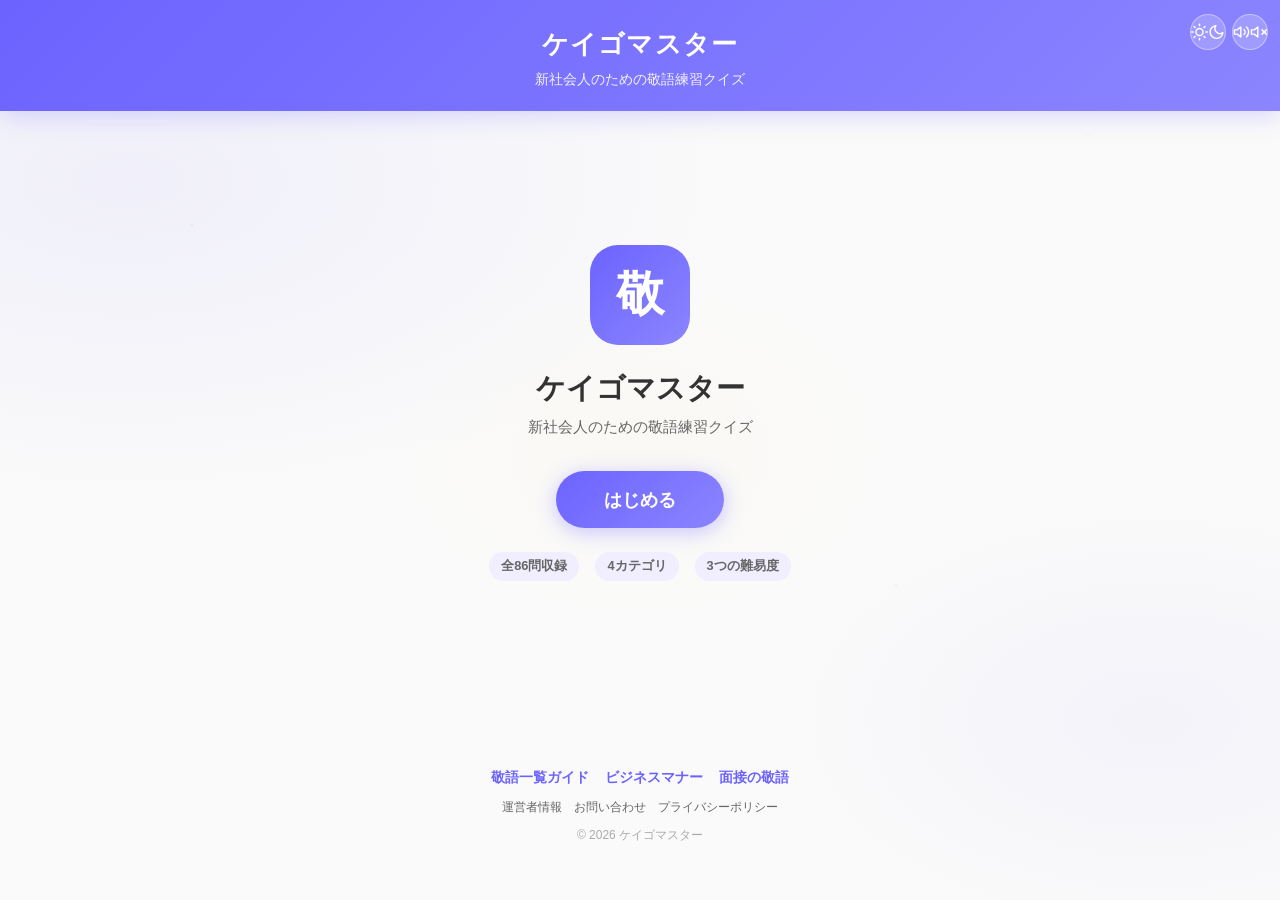
==== index.html @ fe2ad829 "Initial commit: keigo-practice quiz app" ====
<!DOCTYPE html>
<html lang="ja">
<head>
  <meta charset="UTF-8">
  <meta name="viewport" content="width=device-width, initial-scale=1.0">
  <meta name="description" content="新社会人向け敬語クイズ！尊敬語・謙譲語・丁寧語・ビジネスメールの敬語をゲーム感覚で楽しく練習しよう。">
  <meta name="robots" content="index, follow">
  <title>ケイゴマスター | 新社会人のための敬語練習</title>

  <!--
    デプロイ前に __BASE_URL__ を実際のURLに一括置換すること:
    例: sed -i 's|__BASE_URL__|https://keigo-master.com|g' *.html articles/*.html
    CI/CDパイプラインでの自動置換を推奨。ステージング環境ではrobots metaをnoindexに変更すること。
  -->

  <!-- Canonical -->
  <link rel="canonical" href="__BASE_URL__/">

  <!-- Favicon -->
  <link rel="icon" href="icons/icon-192.svg" type="image/svg+xml">
  <link rel="icon" href="icons/favicon.ico" sizes="48x48">

  <!-- OGP -->
  <meta property="og:title" content="ケイゴマスター | 新社会人のための敬語練習">
  <meta property="og:description" content="尊敬語・謙譲語・丁寧語・ビジネスメールの敬語をクイズで楽しく練習！新社会人必見の無料アプリ。">
  <meta property="og:type" content="website">
  <meta property="og:url" content="__BASE_URL__/">
  <meta property="og:image" content="__BASE_URL__/ogp.png">
  <meta property="og:image:width" content="1200">
  <meta property="og:image:height" content="630">
  <meta property="og:image:alt" content="ケイゴマスターのロゴとクイズ画面">
  <meta property="og:site_name" content="ケイゴマスター">
  <meta property="og:locale" content="ja_JP">

  <!-- OGP: X (Twitter) -->
  <meta name="twitter:card" content="summary_large_image">
  <meta name="twitter:title" content="ケイゴマスター | 新社会人のための敬語練習">
  <meta name="twitter:description" content="敬語をクイズで楽しく練習！あなたは何問正解できる？">
  <meta name="twitter:image" content="__BASE_URL__/ogp.png">
  <meta name="twitter:image:alt" content="ケイゴマスターのロゴとクイズ画面">

  <!-- PWA -->
  <link rel="manifest" href="manifest.json">
  <meta name="theme-color" content="#6C63FF" media="(prefers-color-scheme: light)">
  <meta name="theme-color" content="#1A1A2E" media="(prefers-color-scheme: dark)">
  <meta name="apple-mobile-web-app-capable" content="yes">
  <meta name="apple-mobile-web-app-status-bar-style" content="default">
  <link rel="apple-touch-icon" sizes="180x180" href="icons/icon-180.png">
  <link rel="apple-touch-startup-image" href="icons/splash.png">

  <!--
    CSP方針:
      - script-src 'self' のみ。インラインスクリプト禁止（JSON-LDは非実行なので影響なし）
      - style-src 'self' のみ。JSからのスタイル操作はCSSOM API or クラス切替のみ
      - img-src: data: は不要なため 'self' のみに制限
      - frame-src: AdSense導入時に変更が必要（下記参照）
      - 将来nonce/hashが必要になった場合はサーバーサイドで生成すること
    AdSense導入時にCSPへ追加が必要なドメイン:
      script-src: pagead2.googlesyndication.com adservice.google.com
      style-src:  pagead2.googlesyndication.com
      frame-src:  googleads.g.doubleclick.net tpc.googlesyndication.com （'none'を削除）
      img-src:    pagead2.googlesyndication.com
    GA4導入時にCSPへ追加が必要なドメイン:
      script-src: www.googletagmanager.com
      connect-src: www.google-analytics.com analytics.google.com
    CSPもビルド時に環境変数で切り替えることを推奨。
  -->
  <meta http-equiv="Content-Security-Policy" content="default-src 'self'; script-src 'self'; style-src 'self'; img-src 'self'; connect-src 'self'; font-src 'self'; frame-src 'none';">

  <!-- 構造化データ (JSON-LD) -->
  <script type="application/ld+json">
  {
    "@context": "https://schema.org",
    "@type": "WebApplication",
    "name": "ケイゴマスター",
    "url": "__BASE_URL__/",
    "description": "新社会人向けの敬語練習クイズアプリ。尊敬語・謙譲語・丁寧語・ビジネスメールの敬語を4択クイズで楽しく学べます。",
    "applicationCategory": "EducationalApplication",
    "image": "__BASE_URL__/ogp.png",
    "operatingSystem": "All",
    "offers": {
      "@type": "Offer",
      "price": "0",
      "priceCurrency": "JPY"
    },
    "inLanguage": "ja",
    "author": {
      "@type": "Organization",
      "name": "ケイゴマスター",
      "url": "__BASE_URL__/",
      "logo": "__BASE_URL__/icons/icon-512.svg"
    }
  }
  </script>

  <!-- CSS -->
  <link rel="stylesheet" href="style.css">

  <!-- Preload: data.js（クイズデータ、最大のJSファイル） -->
  <link rel="preload" href="data.js" as="script">
</head>
<body>
  <a href="#main" class="skip-link">メインコンテンツへスキップ</a>
  <header class="header">
    <h1>ケイゴマスター</h1>
    <p>新社会人のための敬語練習クイズ</p>
    <div class="header-controls">
      <button class="header-toggle" id="themeToggle" aria-label="テーマ切替" aria-pressed="false">
        <svg aria-hidden="true" width="20" height="20" viewBox="0 0 24 24" fill="none" stroke="currentColor" stroke-width="2" stroke-linecap="round" stroke-linejoin="round" class="icon-sun">
          <circle cx="12" cy="12" r="5"/><line x1="12" y1="1" x2="12" y2="3"/><line x1="12" y1="21" x2="12" y2="23"/><line x1="4.22" y1="4.22" x2="5.64" y2="5.64"/><line x1="18.36" y1="18.36" x2="19.78" y2="19.78"/><line x1="1" y1="12" x2="3" y2="12"/><line x1="21" y1="12" x2="23" y2="12"/><line x1="4.22" y1="19.78" x2="5.64" y2="18.36"/><line x1="18.36" y1="5.64" x2="19.78" y2="4.22"/>
        </svg>
        <svg aria-hidden="true" width="20" height="20" viewBox="0 0 24 24" fill="none" stroke="currentColor" stroke-width="2" stroke-linecap="round" stroke-linejoin="round" class="icon-moon">
          <path d="M21 12.79A9 9 0 1 1 11.21 3 7 7 0 0 0 21 12.79z"/>
        </svg>
      </button>
      <button class="header-toggle" id="soundToggle" aria-label="効果音の切替" aria-pressed="true">
        <svg aria-hidden="true" width="20" height="20" viewBox="0 0 24 24" fill="none" stroke="currentColor" stroke-width="2" stroke-linecap="round" stroke-linejoin="round" class="icon-sound-on">
          <polygon points="11 5 6 9 2 9 2 15 6 15 11 19 11 5"/><path d="M19.07 4.93a10 10 0 0 1 0 14.14"/><path d="M15.54 8.46a5 5 0 0 1 0 7.07"/>
        </svg>
        <svg aria-hidden="true" width="20" height="20" viewBox="0 0 24 24" fill="none" stroke="currentColor" stroke-width="2" stroke-linecap="round" stroke-linejoin="round" class="icon-sound-off">
          <polygon points="11 5 6 9 2 9 2 15 6 15 11 19 11 5"/><line x1="23" y1="9" x2="17" y2="15"/><line x1="17" y1="9" x2="23" y2="15"/>
        </svg>
      </button>
    </div>
  </header>

  <main class="container" id="main" tabindex="-1">
    <!--
      広告ユニット: ヘッダー下
      AdSense審査通過後:
      1. hidden属性を削除
      2. 中身を <ins class="adsbygoogle" data-ad-client="ca-pub-XXXXX" data-ad-slot="XXXXX" ...></ins> に差し替え
      3. CSPのscript-src/frame-srcにAdSenseドメインを追加
    -->
    <aside class="ad-unit" id="ad-header" role="complementary" aria-label="広告" hidden></aside>

    <!-- ローディング表示（スクリーンリーダー向けテキスト + スケルトン） -->
    <div id="loading-region" aria-live="polite">
      <p class="visually-hidden" id="loading-text">読み込み中です...</p>
    </div>
    <div class="skeleton" id="skeleton" aria-hidden="true">
      <div class="skeleton-icon"></div>
      <div class="skeleton-line skeleton-line-lg"></div>
      <div class="skeleton-line skeleton-line-sm"></div>
      <div class="skeleton-btn"></div>
    </div>

    <!-- SEO: 検索エンジン用テキスト（JSロード後にvisually-hiddenクラス付与、DOMに残す） -->
    <div class="seo-fallback" id="seo-content">
      <h2>敬語クイズで楽しく練習</h2>
      <p>ケイゴマスターは、新社会人のための敬語練習クイズアプリです。尊敬語・謙譲語・丁寧語・ビジネスメールの4カテゴリ、全88問を収録。初級・中級・上級の3つの難易度で、あなたの敬語力を試せます。</p>
    </div>

    <noscript>
      <div class="noscript-msg">
        <h2>JavaScriptを有効にしてください</h2>
        <p>ケイゴマスターはJavaScriptで動作するクイズアプリです。<br>ブラウザの設定でJavaScriptを有効にしてから、ページを再読み込みしてください。</p>
        <p><a href="articles/keigo-guide.html" class="noscript-link">敬語一覧ガイドを読む（JS不要）→</a></p>
      </div>
    </noscript>
  </main>

  <footer class="footer">
    <nav class="footer-links" aria-label="関連記事">
      <a href="articles/keigo-guide.html" class="footer-link">敬語一覧ガイド</a>
      <a href="articles/business-manner.html" class="footer-link">ビジネスマナー</a>
      <a href="articles/job-interview.html" class="footer-link">面接の敬語</a>
    </nav>
    <nav class="footer-links-sub" aria-label="サイト情報">
      <a href="about.html" class="footer-link footer-link-sub">運営者情報</a>
      <a href="contact.html" class="footer-link footer-link-sub">お問い合わせ</a>
      <a href="privacy.html" class="footer-link footer-link-sub">プライバシーポリシー</a>
    </nav>
    <p>&copy; 2026 ケイゴマスター</p>
  </footer>

  <!-- JS: deferはHTML記述順に実行される。asyncに変更すると依存関係が壊れるため禁止 -->
  <script src="data.js" defer></script>
  <script src="sound.js" defer></script>
  <script src="app.js" defer></script>
</body>
</html>
---- style.css ----
/* ========== Reset & Base ========== */
*, *::before, *::after {
  margin: 0;
  padding: 0;
  box-sizing: border-box;
}

/* ========== Skip Link ========== */
.skip-link {
  position: absolute;
  top: -100px;
  left: 50%;
  transform: translateX(-50%);
  background: var(--primary);
  color: white;
  padding: 10px 20px;
  border-radius: 0 0 8px 8px;
  font-weight: 600;
  font-size: 0.9rem;
  text-decoration: none;
  z-index: 10000;
  transition: top 0.2s ease;
}

.skip-link:focus {
  top: 0;
}

/* main:focus outline suppression (tabindex="-1" target) */
#main:focus {
  outline: none;
}

:root {
  --primary: #6C63FF;
  --primary-light: #8B85FF;
  --primary-bg: #F0EEFF;
  --correct: #4CAF50;
  --correct-bg: #E8F5E9;
  --wrong: #FF5252;
  --wrong-bg: #FFEBEE;
  --text: #333;
  --text-light: #666;
  --bg: #FAFAFA;
  --card: rgba(255,255,255,0.85);
  --card-border: rgba(255,255,255,0.5);
  --shadow: 0 2px 16px rgba(108,99,255,0.08);
  --radius: 16px;
  --choice-bg: var(--primary-bg);
  --choice-hover: #fff;
  --explain-bg: #f8f8f8;
  --divider: #f0f0f0;
  --timer-track: #e0e0e0;
  --progress-track: #e0e0e0;
}

[data-theme="dark"] {
  --primary-bg: rgba(108,99,255,0.15);
  --correct-bg: rgba(76,175,80,0.15);
  --wrong-bg: rgba(255,82,82,0.15);
  --text: #E8E8E8;
  --text-light: #AAA;
  --bg: #1A1A2E;
  --card: rgba(30,30,50,0.8);
  --card-border: rgba(255,255,255,0.08);
  --shadow: 0 2px 16px rgba(0,0,0,0.3);
  --choice-bg: rgba(108,99,255,0.12);
  --choice-hover: rgba(108,99,255,0.22);
  --explain-bg: rgba(255,255,255,0.05);
  --divider: rgba(255,255,255,0.08);
  --timer-track: rgba(255,255,255,0.12);
  --progress-track: rgba(255,255,255,0.12);
}

[data-theme="dark"] body,
body[data-theme="dark"] {
  background-image:
    radial-gradient(ellipse 80% 60% at 10% 20%, rgba(108,99,255,0.15) 0%, transparent 60%),
    radial-gradient(ellipse 60% 50% at 90% 80%, rgba(139,133,255,0.12) 0%, transparent 50%),
    radial-gradient(ellipse 40% 40% at 50% 50%, rgba(255,209,102,0.06) 0%, transparent 50%);
}

body {
  font-family: "Hiragino Sans", "Hiragino Kaku Gothic ProN", "Noto Sans JP", "Yu Gothic", sans-serif;
  background: var(--bg);
  background-image:
    radial-gradient(ellipse 80% 60% at 10% 20%, rgba(108,99,255,0.07) 0%, transparent 60%),
    radial-gradient(ellipse 60% 50% at 90% 80%, rgba(139,133,255,0.06) 0%, transparent 50%),
    radial-gradient(ellipse 40% 40% at 50% 50%, rgba(255,209,102,0.04) 0%, transparent 50%);
  background-attachment: fixed;
  color: var(--text);
  line-height: 1.6;
  min-height: 100vh;
  min-height: 100dvh;
  -webkit-tap-highlight-color: transparent;
  -webkit-text-size-adjust: 100%;
  padding-bottom: env(safe-area-inset-bottom);
}

body::before {
  content: "";
  position: fixed;
  top: 0;
  left: 0;
  width: 100%;
  height: 100%;
  pointer-events: none;
  z-index: -1;
  background-image:
    radial-gradient(circle 2px at 15% 25%, rgba(108,99,255,0.12) 0%, transparent 2px),
    radial-gradient(circle 1.5px at 85% 15%, rgba(139,133,255,0.10) 0%, transparent 1.5px),
    radial-gradient(circle 2px at 70% 65%, rgba(108,99,255,0.08) 0%, transparent 2px),
    radial-gradient(circle 1.5px at 25% 75%, rgba(255,152,0,0.08) 0%, transparent 1.5px),
    radial-gradient(circle 2px at 50% 40%, rgba(76,175,80,0.06) 0%, transparent 2px),
    radial-gradient(circle 1px at 40% 90%, rgba(108,99,255,0.10) 0%, transparent 1px),
    radial-gradient(circle 1.5px at 90% 50%, rgba(233,30,99,0.06) 0%, transparent 1.5px);
}

/* ========== Header ========== */
.header {
  position: relative;
  background: linear-gradient(135deg, var(--primary), var(--primary-light));
  color: white;
  text-align: center;
  padding: 24px 16px 20px;
  padding-top: calc(24px + env(safe-area-inset-top));
  box-shadow: 0 4px 24px rgba(108,99,255,0.25);
}

.header h1 {
  font-size: 1.6rem;
  font-weight: 700;
  letter-spacing: 0.05em;
}

.header p {
  font-size: 0.85rem;
  opacity: 0.9;
  margin-top: 4px;
}

.header-controls {
  position: absolute;
  top: 14px;
  right: 12px;
  display: flex;
  gap: 6px;
}

.header-toggle {
  background: rgba(255,255,255,0.2);
  border: 1.5px solid rgba(255,255,255,0.4);
  color: white;
  border-radius: 50%;
  width: 36px;
  height: 36px;
  display: flex;
  align-items: center;
  justify-content: center;
  font-size: 1rem;
  cursor: pointer;
  transition: all 0.2s ease;
  padding: 0;
}

.header-toggle svg { display: block; }
.icon-moon,
.icon-sound-off { display: none; }

/* Theme toggle: dark active */
.header-toggle.is-dark .icon-sun { display: none; }
.header-toggle.is-dark .icon-moon { display: block; }

/* Sound toggle: muted */
.header-toggle.is-muted .icon-sound-on { display: none; }
.header-toggle.is-muted .icon-sound-off { display: block; }

.header-toggle:hover {
  background: rgba(255,255,255,0.3);
}

.header-toggle.toggled-off {
  background: rgba(0,0,0,0.15);
  border-color: rgba(255,255,255,0.25);
  opacity: 0.7;
}

/* ========== Ad Unit ========== */
.ad-unit {
  text-align: center;
  margin: 16px auto;
  max-width: 600px;
  min-height: 50px;
  overflow: hidden;
}

/* 開発中のみ表示するプレースホルダー（本番ではAdSenseコードに差し替え） */
.ad-placeholder {
  background: var(--explain-bg);
  border: 2px dashed var(--divider);
  border-radius: 8px;
  text-align: center;
  padding: 20px;
  margin: 16px auto;
  max-width: 600px;
  color: #aaa;
  font-size: 0.8rem;
}

/* ========== Container ========== */
.container {
  max-width: 640px;
  margin: 0 auto;
  padding: 20px 16px 40px;
}

/* ========== Splash Screen ========== */
.splash-screen {
  display: flex;
  flex-direction: column;
  align-items: center;
  justify-content: center;
  min-height: 60vh;
  text-align: center;
  animation: fadeIn 0.6s ease;
}

.splash-exit {
  animation: splashOut 0.3s ease forwards;
}

.splash-icon {
  width: 100px;
  height: 100px;
  background: linear-gradient(135deg, var(--primary), var(--primary-light));
  border-radius: 28px;
  display: flex;
  align-items: center;
  justify-content: center;
  font-size: 3rem;
  font-weight: 800;
  color: white;
  margin-bottom: 20px;
  animation: splashBounce 1s ease infinite;
}

.splash-title {
  font-size: 1.8rem;
  font-weight: 800;
  margin-bottom: 4px;
}

.splash-sub {
  color: var(--text-light);
  font-size: 0.95rem;
  margin-bottom: 32px;
}

.splash-start-btn {
  background: linear-gradient(135deg, var(--primary), var(--primary-light));
  color: white;
  border: none;
  border-radius: 50px;
  padding: 16px 48px;
  font-size: 1.15rem;
  font-weight: 700;
  font-family: inherit;
  cursor: pointer;
  transition: all 0.2s ease;
  box-shadow: 0 4px 20px rgba(108, 99, 255, 0.35);
  animation: pulse 2s ease infinite;
}

.splash-start-btn:hover {
  transform: translateY(-2px);
  box-shadow: 0 6px 28px rgba(108, 99, 255, 0.45);
}

.splash-stats {
  display: flex;
  gap: 16px;
  margin-top: 24px;
  font-size: 0.8rem;
  color: var(--text-light);
}

.splash-stats span {
  background: var(--primary-bg);
  padding: 4px 12px;
  border-radius: 20px;
  font-weight: 600;
}

/* ========== Countdown ========== */
.countdown-screen {
  display: flex;
  flex-direction: column;
  align-items: center;
  justify-content: center;
  min-height: 50vh;
  text-align: center;
}

.countdown-info {
  font-size: 1rem;
  color: var(--text-light);
  margin-bottom: 32px;
  font-weight: 600;
}

.countdown-number {
  font-size: 6rem;
  font-weight: 900;
  color: var(--primary);
  animation: countdown-pop 0.7s ease;
  line-height: 1;
}

.countdown-pop {
  animation: countdown-pop 0.7s ease;
}

/* ========== Level Select ========== */
.level-screen {
  animation: fadeIn 0.3s ease;
}

.level-back {
  margin-bottom: 20px;
}

.level-header {
  text-align: center;
  margin-bottom: 4px;
}

.level-header-emoji {
  font-size: 2.5rem;
  display: block;
  margin-bottom: 4px;
}

.level-header-name {
  font-size: 1.4rem;
  font-weight: 700;
}

.level-grid {
  display: flex;
  flex-direction: column;
  gap: 12px;
  margin-top: 20px;
}

.level-card {
  background: var(--card);
  border: 2px solid transparent;
  border-radius: var(--radius);
  box-shadow: var(--shadow);
  padding: 18px 20px;
  cursor: pointer;
  display: flex;
  align-items: center;
  gap: 14px;
  transition: all 0.2s ease;
  font-family: inherit;
  text-align: left;
}

.level-card:hover {
  border-color: var(--primary);
  transform: translateY(-2px);
  box-shadow: 0 4px 20px rgba(108, 99, 255, 0.15);
}

.level-card:active {
  transform: translateY(0);
}

.level-emoji {
  font-size: 1.8rem;
  flex-shrink: 0;
}

.level-name {
  font-size: 1.1rem;
  font-weight: 700;
  display: block;
  color: var(--text);
}

.level-desc {
  font-size: 0.8rem;
  color: var(--text-light);
  display: block;
}

.level-best {
  margin-left: auto;
  font-size: 0.75rem;
  font-weight: 700;
  color: var(--primary);
  background: var(--primary-bg);
  padding: 3px 10px;
  border-radius: 8px;
  white-space: nowrap;
}

/* ========== Category Select ========== */
.section-title {
  text-align: center;
  font-size: 1.3rem;
  font-weight: 700;
  margin-bottom: 4px;
}

.section-sub {
  text-align: center;
  color: var(--text-light);
  font-size: 0.9rem;
  margin-bottom: 24px;
}

.category-grid {
  display: grid;
  grid-template-columns: 1fr 1fr;
  gap: 12px;
}

.category-card {
  background: var(--card);
  backdrop-filter: blur(8px);
  -webkit-backdrop-filter: blur(8px);
  border: 2px solid var(--card-border);
  border-radius: var(--radius);
  box-shadow: var(--shadow);
  padding: 20px 12px;
  cursor: pointer;
  display: flex;
  flex-direction: column;
  align-items: center;
  gap: 6px;
  transition: all 0.2s ease;
  font-family: inherit;
}

.category-card:hover {
  border-color: var(--primary);
  transform: translateY(-2px);
  box-shadow: 0 4px 20px rgba(108, 99, 255, 0.15);
}

.category-card:active {
  transform: translateY(0);
}

.category-emoji { font-size: 2rem; }
.category-name { font-size: 1rem; font-weight: 700; color: var(--text); }
.category-desc { font-size: 0.75rem; color: var(--text-light); text-align: center; }

.category-grid .category-card:last-child:nth-child(odd) {
  grid-column: 1 / -1;
}

.category-best {
  font-size: 0.7rem;
  font-weight: 700;
  color: var(--primary);
  background: var(--primary-bg);
  padding: 2px 8px;
  border-radius: 8px;
  margin-top: 2px;
}

/* ========== Ranking ========== */
.ranking-section {
  margin-top: 28px;
  background: var(--card);
  border-radius: var(--radius);
  box-shadow: var(--shadow);
  padding: 20px;
}

.ranking-title {
  font-size: 1rem;
  font-weight: 700;
  margin-bottom: 12px;
  color: var(--primary);
}

.ranking-list {
  display: flex;
  flex-direction: column;
  gap: 0;
}

.ranking-item {
  display: flex;
  align-items: center;
  gap: 10px;
  padding: 8px 0;
  border-bottom: 1px solid var(--divider);
  font-size: 0.85rem;
}

.ranking-item:last-child { border-bottom: none; }

.ranking-num {
  width: 22px;
  height: 22px;
  background: var(--primary-bg);
  color: var(--primary);
  border-radius: 50%;
  display: flex;
  align-items: center;
  justify-content: center;
  font-size: 0.75rem;
  font-weight: 700;
  flex-shrink: 0;
}

.ranking-item:nth-child(1) .ranking-num { background: #FFD700; color: #7A5C00; }
.ranking-item:nth-child(2) .ranking-num { background: #C0C0C0; color: #555; }
.ranking-item:nth-child(3) .ranking-num { background: #CD7F32; color: #fff; }

.ranking-info { flex: 1; color: var(--text); }
.ranking-pct { font-weight: 700; color: var(--primary); }
.ranking-date { font-size: 0.75rem; color: #aaa; }

/* ========== Quiz ========== */
.quiz-screen {
  animation: fadeIn 0.3s ease;
}

.quiz-progress {
  display: flex;
  align-items: center;
  gap: 12px;
  margin-bottom: 20px;
}

.back-btn {
  background: none;
  border: 1.5px solid var(--divider);
  border-radius: 8px;
  padding: 4px 10px;
  font-size: 0.8rem;
  font-family: inherit;
  color: var(--text-light);
  cursor: pointer;
  white-space: nowrap;
  transition: all 0.2s ease;
}

.back-btn:hover {
  border-color: var(--primary);
  color: var(--primary);
}

.progress-bar {
  flex: 1;
  height: 8px;
  background: var(--progress-track);
  border-radius: 4px;
  overflow: hidden;
}

.progress-fill {
  height: 100%;
  width: var(--progress-w, 0%);
  background: linear-gradient(90deg, var(--primary), var(--primary-light));
  border-radius: 4px;
  transition: width 0.4s ease;
}

.progress-text {
  font-size: 0.85rem;
  font-weight: 600;
  color: var(--text-light);
  white-space: nowrap;
}

/* ========== Timer ========== */
.quiz-timer {
  height: 6px;
  background: var(--timer-track);
  border-radius: 3px;
  overflow: hidden;
  margin-bottom: 6px;
}

.timer-bar {
  height: 100%;
  width: 100%;
  background: linear-gradient(90deg, var(--primary), var(--primary-light));
  border-radius: 3px;
  transition: none;
}

.timer-bar.timer-running {
  width: 0%;
  transition: width 15s linear;
}

.timer-hidden {
  opacity: 0;
  transition: opacity 0.3s ease;
  pointer-events: none;
}

.timer-bar.timer-danger {
  background: linear-gradient(90deg, var(--wrong), #FF8A80);
}

.timer-text {
  text-align: right;
  font-size: 0.8rem;
  font-weight: 700;
  color: var(--text-light);
  margin-bottom: 8px;
  font-variant-numeric: tabular-nums;
}

.timer-text::after {
  content: "秒";
  font-weight: 400;
  margin-left: 1px;
}

.timer-danger-text {
  color: var(--wrong);
  animation: pulse-text 0.5s ease infinite alternate;
}

@keyframes pulse-text {
  from { opacity: 1; }
  to { opacity: 0.5; }
}

.quiz-card {
  background: var(--card);
  backdrop-filter: blur(8px);
  -webkit-backdrop-filter: blur(8px);
  border: 1px solid var(--card-border);
  border-radius: var(--radius);
  box-shadow: var(--shadow);
  padding: 24px 20px;
}

.quiz-card.slide-in {
  animation: slideIn 0.35s ease;
}

.quiz-question {
  font-size: 1.1rem;
  font-weight: 600;
  margin-bottom: 20px;
  line-height: 1.7;
}

.quiz-choices {
  display: flex;
  flex-direction: column;
  gap: 10px;
}

.choice-btn {
  background: var(--choice-bg);
  border: 2px solid transparent;
  border-radius: 12px;
  padding: 14px 16px;
  font-size: 1rem;
  font-family: inherit;
  cursor: pointer;
  text-align: left;
  transition: all 0.2s ease;
  color: var(--text);
}

.choice-stagger {
  opacity: 0;
  animation: staggerIn 0.3s ease forwards;
}

.choice-delay-0 { animation-delay: 0s; }
.choice-delay-1 { animation-delay: 0.06s; }
.choice-delay-2 { animation-delay: 0.12s; }
.choice-delay-3 { animation-delay: 0.18s; }

.choice-btn:hover:not(:disabled) {
  border-color: var(--primary);
  background: var(--choice-hover);
}

.choice-btn:active:not(:disabled) {
  transform: scale(0.98);
}

.choice-btn.correct {
  background: var(--correct-bg);
  border-color: var(--correct);
  color: #2E7D32;
  font-weight: 600;
  animation: correctPop 0.4s ease;
}

.choice-btn.wrong {
  background: var(--wrong-bg);
  border-color: var(--wrong);
  color: #C62828;
  animation: shake 0.4s ease;
}

.choice-btn:disabled {
  cursor: default;
  opacity: 0.85;
}

/* ========== Feedback ========== */
.quiz-feedback { margin-top: 20px; }
.quiz-feedback.hidden { display: none; }

.feedback-result {
  font-size: 1.2rem;
  font-weight: 700;
  margin-bottom: 8px;
}

.feedback-correct { color: var(--correct); }
.feedback-wrong { color: var(--wrong); }

.feedback-explanation {
  font-size: 0.9rem;
  color: var(--text-light);
  background: var(--explain-bg);
  border-radius: 10px;
  padding: 12px 16px;
  margin-bottom: 16px;
  line-height: 1.7;
}

.next-btn {
  display: block;
  width: 100%;
  background: linear-gradient(135deg, var(--primary), var(--primary-light));
  color: white;
  border: none;
  border-radius: 12px;
  padding: 14px;
  font-size: 1rem;
  font-weight: 600;
  font-family: inherit;
  cursor: pointer;
  transition: all 0.2s ease;
}

.next-btn:hover {
  opacity: 0.9;
  transform: translateY(-1px);
}

/* ========== Result ========== */
.result-screen { animation: fadeIn 0.4s ease; }

.result-card {
  background: var(--card);
  backdrop-filter: blur(8px);
  -webkit-backdrop-filter: blur(8px);
  border: 1px solid var(--card-border);
  border-radius: var(--radius);
  box-shadow: var(--shadow);
  padding: 32px 24px;
  text-align: center;
  margin-bottom: 16px;
}

.result-emoji { font-size: 3.5rem; margin-bottom: 8px; animation: resultBounce 0.6s ease; }
.result-score { font-size: 1.3rem; font-weight: 700; margin-bottom: 4px; }

.result-percentage {
  font-size: 2.5rem;
  font-weight: 800;
  color: var(--primary);
  margin-bottom: 4px;
}

.result-level { font-size: 1.1rem; font-weight: 700; color: var(--primary); margin-bottom: 4px; }

.result-badge {
  font-size: 0.8rem;
  color: var(--text-light);
  margin-bottom: 8px;
}

.result-message {
  font-size: 0.95rem;
  color: var(--text-light);
  margin-bottom: 20px;
}

.result-bar {
  height: 12px;
  background: var(--progress-track);
  border-radius: 6px;
  overflow: hidden;
}

.result-bar-fill {
  height: 100%;
  width: 0%;
  background: linear-gradient(90deg, var(--primary), var(--primary-light));
  border-radius: 6px;
}

.result-bar-fill.result-bar-animate {
  width: var(--result-w, 0%);
  transition: width 1s ease;
}

.result-marks {
  margin-top: 16px;
  font-size: 1.3rem;
  letter-spacing: 4px;
  line-height: 1.8;
  word-break: break-all;
}

.result-actions {
  display: flex;
  flex-direction: column;
  gap: 10px;
  margin-top: 16px;
}

.action-btn {
  border: none;
  border-radius: 12px;
  padding: 14px;
  font-size: 1rem;
  font-weight: 600;
  font-family: inherit;
  cursor: pointer;
  transition: all 0.2s ease;
}

.action-btn:hover { transform: translateY(-1px); }

.action-btn.primary {
  background: linear-gradient(135deg, var(--primary), var(--primary-light));
  color: white;
}

.action-btn.secondary {
  background: var(--card);
  color: var(--primary);
  border: 2px solid var(--primary);
}

.new-best {
  font-size: 1.1rem;
  font-weight: 700;
  color: #FF9800;
  margin-bottom: 8px;
  animation: correctPop 0.5s ease;
}

/* ========== Wrong Review ========== */
.wrong-review {
  background: var(--card);
  border-radius: var(--radius);
  box-shadow: var(--shadow);
  padding: 20px;
  margin-bottom: 16px;
}

.wrong-review-title { font-size: 1rem; font-weight: 700; color: var(--wrong); margin-bottom: 12px; }
.wrong-review-item { padding: 10px 0; border-bottom: 1px solid var(--divider); }
.wrong-review-item:last-child { border-bottom: none; }
.wrong-review-q { font-size: 0.9rem; color: var(--text); margin-bottom: 4px; line-height: 1.5; }
.wrong-review-a { font-size: 0.85rem; font-weight: 600; color: var(--correct); }
.wrong-review-exp { font-size: 0.8rem; color: var(--text-light); margin-top: 4px; line-height: 1.5; }

/* ========== Weak Section ========== */
.weak-section {
  margin-top: 28px;
  background: var(--card);
  border-radius: var(--radius);
  box-shadow: var(--shadow);
  padding: 20px;
}

.weak-title { font-size: 1rem; font-weight: 700; margin-bottom: 12px; color: var(--wrong); }
.weak-list { list-style: none; }

.weak-item {
  display: flex;
  justify-content: space-between;
  align-items: center;
  padding: 10px 0;
  border-bottom: 1px solid var(--divider);
  gap: 12px;
}

.weak-item:last-child { border-bottom: none; }
.weak-q { font-size: 0.85rem; color: var(--text); flex: 1; line-height: 1.5; }

.weak-count {
  font-size: 0.75rem;
  font-weight: 600;
  color: var(--wrong);
  background: var(--wrong-bg);
  padding: 2px 8px;
  border-radius: 8px;
  white-space: nowrap;
}

.weak-clear-btn {
  display: block;
  width: 100%;
  margin-top: 12px;
  padding: 10px;
  background: none;
  border: 1.5px solid #ddd;
  border-radius: 10px;
  color: var(--text-light);
  font-size: 0.85rem;
  font-family: inherit;
  cursor: pointer;
  transition: all 0.2s ease;
}

.weak-clear-btn:hover {
  border-color: var(--wrong);
  color: var(--wrong);
}

/* ========== Share ========== */
.share-section {
  background: var(--card);
  border-radius: var(--radius);
  box-shadow: var(--shadow);
  padding: 20px;
  margin-bottom: 16px;
  text-align: center;
}

.share-label { font-size: 0.9rem; font-weight: 600; color: var(--text-light); margin-bottom: 12px; }
.share-buttons { display: flex; gap: 8px; }

.share-btn {
  flex: 1;
  padding: 12px 8px;
  border: none;
  border-radius: 10px;
  font-size: 0.85rem;
  font-weight: 600;
  font-family: inherit;
  cursor: pointer;
  transition: all 0.2s ease;
  color: white;
}

.share-btn:hover { opacity: 0.85; transform: translateY(-1px); }
.share-btn:active { transform: translateY(0); }
.share-x { background: #000; }
.share-line { background: #06C755; }
.share-copy { background: var(--primary); }

/* ========== Confetti ========== */
.confetti-canvas {
  position: fixed;
  top: 0;
  left: 0;
  width: 100%;
  height: 100%;
  pointer-events: none;
  z-index: 9999;
}

/* ========== Footer ========== */
.footer {
  text-align: center;
  padding: 24px 16px;
  color: #aaa;
  font-size: 0.75rem;
}

.footer-links {
  display: flex;
  justify-content: center;
  gap: 16px;
  flex-wrap: wrap;
  margin-bottom: 10px;
}

.footer-link {
  color: var(--primary);
  text-decoration: none;
  font-size: 0.85rem;
  font-weight: 600;
}

.footer-link:hover { text-decoration: underline; }

.footer-links-sub {
  display: flex;
  justify-content: center;
  gap: 12px;
  margin-bottom: 8px;
}

.footer-link-sub {
  font-size: 0.75rem;
  font-weight: 400;
  color: var(--text-light);
}

/* ========== Noscript ========== */
.noscript-msg {
  text-align: center;
  padding: 40px 20px;
}

.noscript-msg h2 {
  margin-bottom: 12px;
}

.noscript-msg p {
  color: var(--text-light);
  line-height: 1.8;
  margin-top: 12px;
}

.noscript-link {
  color: var(--primary);
  font-weight: 600;
  text-decoration: none;
}

.noscript-link:hover {
  text-decoration: underline;
}

/* ========== Visually Hidden (accessible to screen readers & crawlers) ========== */
.visually-hidden,
.seo-fallback {
  position: absolute;
  width: 1px;
  height: 1px;
  overflow: hidden;
  clip: rect(0,0,0,0);
  white-space: nowrap;
  border: 0;
  padding: 0;
  margin: -1px;
}

/* ========== Skeleton ========== */
.skeleton {
  display: flex;
  flex-direction: column;
  align-items: center;
  padding: 60px 20px;
  gap: 16px;
}

.skeleton-icon {
  width: 80px;
  height: 80px;
  border-radius: 22px;
  background: var(--divider);
  animation: shimmer 1.5s ease infinite;
}

.skeleton-line {
  height: 16px;
  border-radius: 8px;
  background: var(--divider);
  animation: shimmer 1.5s ease infinite;
}

.skeleton-line-lg { width: 60%; }
.skeleton-line-sm { width: 40%; }

.skeleton-btn {
  width: 160px;
  height: 48px;
  border-radius: 24px;
  background: var(--divider);
  margin-top: 16px;
  animation: shimmer 1.5s ease infinite;
}

@keyframes shimmer {
  0%, 100% { opacity: 0.4; }
  50% { opacity: 0.15; }
}

/* ========== Animations ========== */
@keyframes fadeIn {
  from { opacity: 0; transform: translateY(12px); }
  to { opacity: 1; transform: translateY(0); }
}

@keyframes slideIn {
  from { opacity: 0; transform: translateX(30px); }
  to { opacity: 1; transform: translateX(0); }
}

@keyframes staggerIn {
  from { opacity: 0; transform: translateY(10px); }
  to { opacity: 1; transform: translateY(0); }
}

@keyframes splashOut {
  to { opacity: 0; transform: scale(0.95); }
}

@keyframes splashBounce {
  0%, 100% { transform: translateY(0); }
  50% { transform: translateY(-8px); }
}

@keyframes pulse {
  0%, 100% { box-shadow: 0 4px 20px rgba(108, 99, 255, 0.35); }
  50% { box-shadow: 0 4px 30px rgba(108, 99, 255, 0.55); }
}

@keyframes countdown-pop {
  0% { transform: scale(0.5); opacity: 0; }
  60% { transform: scale(1.15); opacity: 1; }
  100% { transform: scale(1); }
}

@keyframes correctPop {
  0% { transform: scale(1); }
  30% { transform: scale(1.08); }
  60% { transform: scale(0.97); }
  100% { transform: scale(1); }
}

@keyframes resultBounce {
  0% { transform: scale(0); opacity: 0; }
  50% { transform: scale(1.2); }
  70% { transform: scale(0.9); }
  100% { transform: scale(1); opacity: 1; }
}

@keyframes shake {
  0%, 100% { transform: translateX(0); }
  20% { transform: translateX(-6px); }
  40% { transform: translateX(6px); }
  60% { transform: translateX(-4px); }
  80% { transform: translateX(4px); }
}

/* ========== Responsive ========== */
@media (max-width: 480px) {
  .header h1 { font-size: 1.3rem; }
  .quiz-question { font-size: 1rem; }
  .category-grid { gap: 10px; }
  .category-card { padding: 16px 10px; }
  .choice-btn { padding: 16px; font-size: 0.95rem; min-height: 48px; }
  .next-btn { min-height: 48px; }
  .action-btn { min-height: 48px; }
  .share-buttons { flex-direction: column; }
  .share-btn { min-height: 44px; }
  .back-btn { min-height: 36px; }
  .container { padding: 16px 12px 32px; }
  .splash-icon { width: 80px; height: 80px; font-size: 2.4rem; border-radius: 22px; }
  .splash-title { font-size: 1.5rem; }
  .splash-stats { gap: 8px; font-size: 0.7rem; flex-wrap: wrap; justify-content: center; }
  .countdown-number { font-size: 4.5rem; }
}

@media (max-width: 360px) {
  .header h1 { font-size: 1.1rem; }
  .header p { font-size: 0.75rem; }
  .header-controls { top: 10px; right: 8px; gap: 4px; }
  .header-toggle { width: 30px; height: 30px; font-size: 0.85rem; }
  .category-emoji { font-size: 1.6rem; }
  .result-percentage { font-size: 2rem; }
}

@media (min-width: 768px) {
  .container { padding: 32px 24px 60px; }
  .quiz-card { padding: 32px 28px; }
  .result-card { padding: 40px 32px; }
  .share-buttons { max-width: 400px; margin: 0 auto; }
}
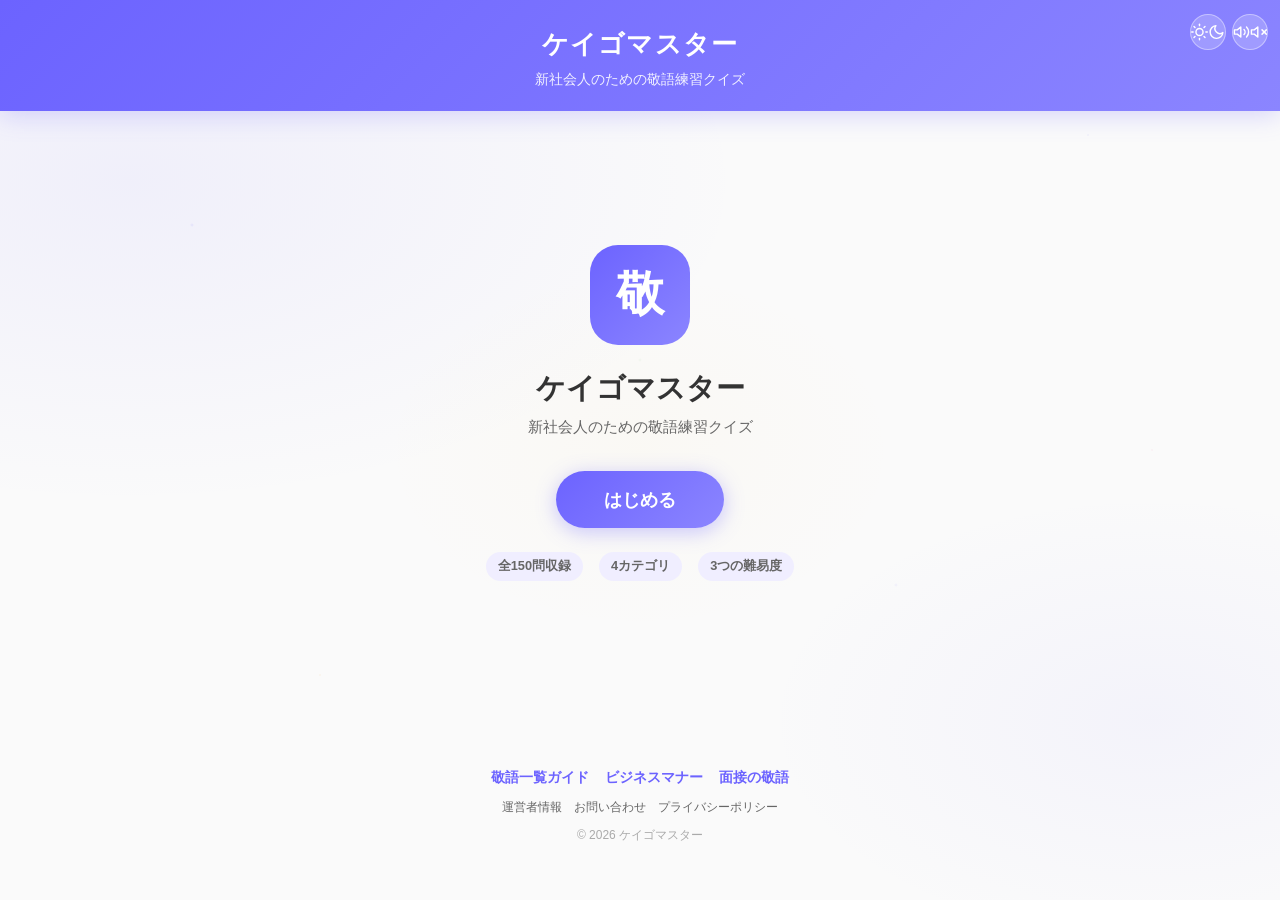
==== commit 8e63b074: "問題数を88問→150問に大幅増量（各カテゴリ15問追加）" ====
--- a/index.html
+++ b/index.html
@@ -5,16 +5,11 @@
   <meta name="viewport" content="width=device-width, initial-scale=1.0">
   <meta name="description" content="新社会人向け敬語クイズ！尊敬語・謙譲語・丁寧語・ビジネスメールの敬語をゲーム感覚で楽しく練習しよう。">
   <meta name="robots" content="index, follow">
+  <meta name="google-site-verification" content="7sLx4Pr5-NTM_L16OBk9DIayNe4ePO-G4gcZZOqjVrc">
   <title>ケイゴマスター | 新社会人のための敬語練習</title>
 
-  <!--
-    デプロイ前に __BASE_URL__ を実際のURLに一括置換すること:
-    例: sed -i 's|__BASE_URL__|https://keigo-master.com|g' *.html articles/*.html
-    CI/CDパイプラインでの自動置換を推奨。ステージング環境ではrobots metaをnoindexに変更すること。
-  -->
-
   <!-- Canonical -->
-  <link rel="canonical" href="__BASE_URL__/">
+  <link rel="canonical" href="https://keigo-master.jp/">
 
   <!-- Favicon -->
   <link rel="icon" href="icons/icon-192.svg" type="image/svg+xml">
@@ -24,8 +19,8 @@
   <meta property="og:title" content="ケイゴマスター | 新社会人のための敬語練習">
   <meta property="og:description" content="尊敬語・謙譲語・丁寧語・ビジネスメールの敬語をクイズで楽しく練習！新社会人必見の無料アプリ。">
   <meta property="og:type" content="website">
-  <meta property="og:url" content="__BASE_URL__/">
-  <meta property="og:image" content="__BASE_URL__/ogp.png">
+  <meta property="og:url" content="https://keigo-master.jp/">
+  <meta property="og:image" content="https://keigo-master.jp/ogp.png">
   <meta property="og:image:width" content="1200">
   <meta property="og:image:height" content="630">
   <meta property="og:image:alt" content="ケイゴマスターのロゴとクイズ画面">
@@ -36,7 +31,7 @@
   <meta name="twitter:card" content="summary_large_image">
   <meta name="twitter:title" content="ケイゴマスター | 新社会人のための敬語練習">
   <meta name="twitter:description" content="敬語をクイズで楽しく練習！あなたは何問正解できる？">
-  <meta name="twitter:image" content="__BASE_URL__/ogp.png">
+  <meta name="twitter:image" content="https://keigo-master.jp/ogp.png">
   <meta name="twitter:image:alt" content="ケイゴマスターのロゴとクイズ画面">
 
   <!-- PWA -->
@@ -73,10 +68,10 @@
     "@context": "https://schema.org",
     "@type": "WebApplication",
     "name": "ケイゴマスター",
-    "url": "__BASE_URL__/",
+    "url": "https://keigo-master.jp/",
     "description": "新社会人向けの敬語練習クイズアプリ。尊敬語・謙譲語・丁寧語・ビジネスメールの敬語を4択クイズで楽しく学べます。",
     "applicationCategory": "EducationalApplication",
-    "image": "__BASE_URL__/ogp.png",
+    "image": "https://keigo-master.jp/ogp.png",
     "operatingSystem": "All",
     "offers": {
       "@type": "Offer",
@@ -87,8 +82,8 @@
     "author": {
       "@type": "Organization",
       "name": "ケイゴマスター",
-      "url": "__BASE_URL__/",
-      "logo": "__BASE_URL__/icons/icon-512.svg"
+      "url": "https://keigo-master.jp/",
+      "logo": "https://keigo-master.jp/icons/icon-512.svg"
     }
   }
   </script>
@@ -148,7 +143,7 @@
     <!-- SEO: 検索エンジン用テキスト（JSロード後にvisually-hiddenクラス付与、DOMに残す） -->
     <div class="seo-fallback" id="seo-content">
       <h2>敬語クイズで楽しく練習</h2>
-      <p>ケイゴマスターは、新社会人のための敬語練習クイズアプリです。尊敬語・謙譲語・丁寧語・ビジネスメールの4カテゴリ、全88問を収録。初級・中級・上級の3つの難易度で、あなたの敬語力を試せます。</p>
+      <p>ケイゴマスターは、新社会人のための敬語練習クイズアプリです。尊敬語・謙譲語・丁寧語・ビジネスメールの4カテゴリ、全150問を収録。初級・中級・上級の3つの難易度で、あなたの敬語力を試せます。</p>
     </div>
 
     <noscript>
